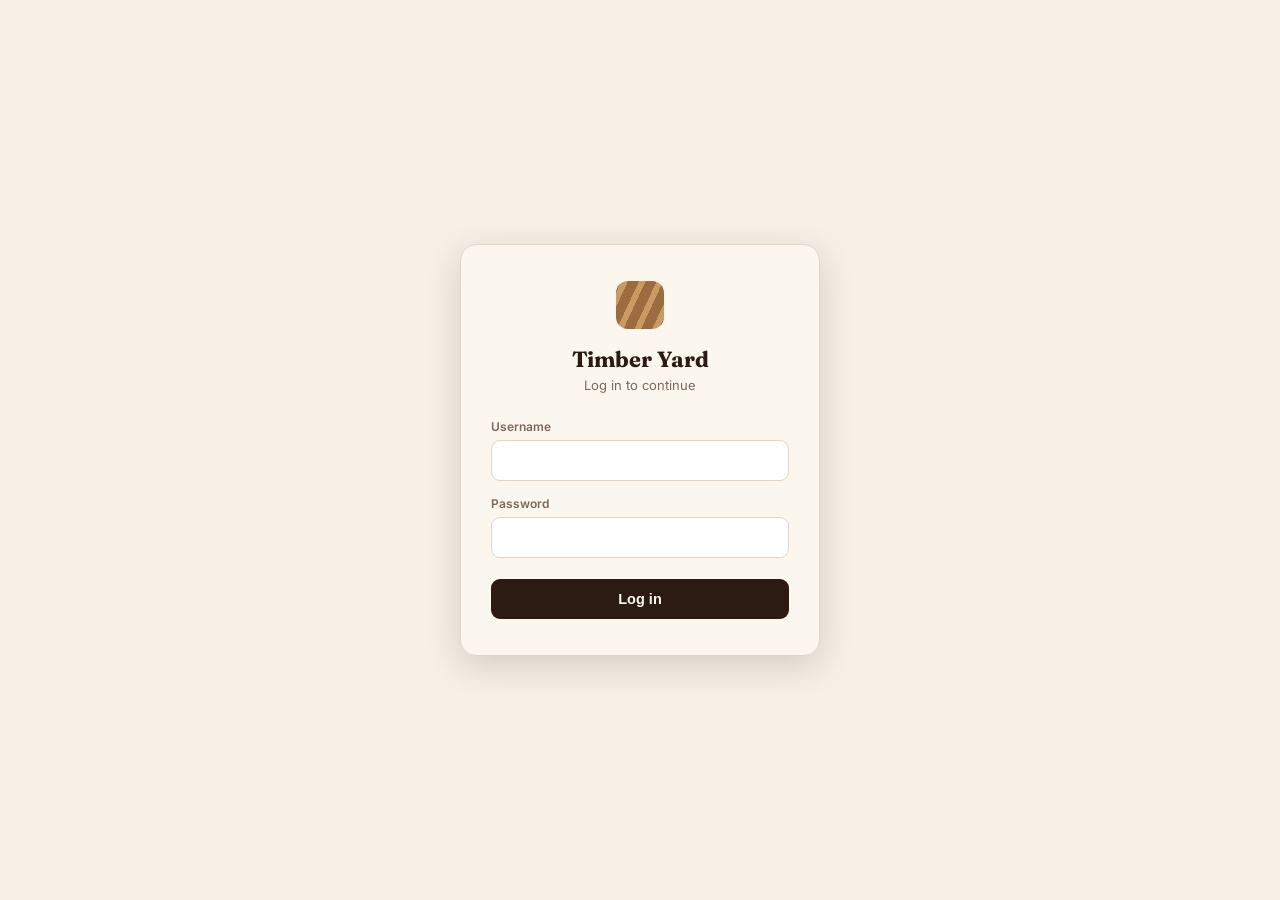
==== index.html @ bba48e4d "Add files via upload" ====
<!DOCTYPE html>
<html lang="en">
<head>
<meta charset="UTF-8"><meta name="viewport" content="width=device-width, initial-scale=1.0">
<title>Timber Yard — Log in</title>
<link href="https://fonts.googleapis.com/css2?family=Fraunces:opsz,wght@9..144,600;9..144,700&family=Inter:wght@400;500;600;700&display=swap" rel="stylesheet">
<style>
  :root{ --cream:#F6F0E6; --paper:#FBF7EF; --walnut:#2B1B12; --oak:#9C6B3E; --oak-light:#C99B63; --rust:#B5482C; --rust-pale:#F3E0D8; --line:#E3D6C1; --shadow:0 10px 34px rgba(43,27,18,0.16); }
  *{box-sizing:border-box;} body{margin:0;min-height:100vh;background:var(--cream);color:var(--walnut);font-family:'Inter',system-ui,sans-serif;display:flex;align-items:center;justify-content:center;padding:20px;}
  .card{background:var(--paper);border:1px solid var(--line);border-radius:16px;padding:36px 30px;max-width:360px;width:100%;box-shadow:var(--shadow);}
  .mark{width:48px;height:48px;border-radius:12px;margin:0 auto 16px;background:repeating-linear-gradient(115deg, var(--oak) 0 5px, var(--oak-light) 5px 11px, var(--oak) 11px 16px);}
  h1{font-family:'Fraunces',Georgia,serif;font-size:22px;margin:0 0 4px;text-align:center;}
  p.sub{color:#7C6A58;font-size:13px;text-align:center;margin:0 0 26px;}
  label{font-size:12px;font-weight:600;color:#7C6A58;display:block;margin-bottom:6px;}
  input{width:100%;padding:11px 12px;border:1.5px solid var(--line);border-radius:9px;font-size:14px;background:#fff;color:var(--walnut);font-family:inherit;}
  input:focus{outline:none;border-color:var(--oak);box-shadow:0 0 0 3px rgba(156,107,62,0.15);}
  .field{margin-bottom:15px;}
  button{width:100%;border:none;border-radius:9px;padding:12px;font-size:14.5px;font-weight:700;background:var(--walnut);color:var(--paper);cursor:pointer;margin-top:6px;}
  button:hover{background:#4A3626;}
  .err{background:var(--rust-pale);color:var(--rust);font-size:12.5px;padding:10px 12px;border-radius:8px;margin-bottom:14px;display:none;}
  .config-warning{background:var(--rust-pale);color:var(--rust);padding:14px;border-radius:10px;font-size:13px;line-height:1.5;}
</style>
</head>
<body>
<div class="card">
  <div class="mark"></div>
  <h1>Timber Yard</h1>
  <p class="sub">Log in to continue</p>
  <div id="body"></div>
</div>

<!-- ⚠ PASTE YOUR APPS SCRIPT WEB APP URL BELOW (same one used everywhere else) ⚠ -->
<script>const APPS_SCRIPT_URL = "PASTE_YOUR_WEB_APP_URL_HERE";</script>
<script>
async function apiPost(action, payload){
  const res = await fetch(APPS_SCRIPT_URL, { method:'POST', headers:{'Content-Type':'text/plain;charset=utf-8'}, body: JSON.stringify(Object.assign({action}, payload)) });
  return res.json();
}

function renderForm(){
  document.getElementById('body').innerHTML = `
    <div class="err" id="err"></div>
    <div class="field"><label>Username</label><input id="u" autocapitalize="off" autocomplete="username"></div>
    <div class="field"><label>Password</label><input id="p" type="password" autocomplete="current-password"></div>
    <button id="loginBtn">Log in</button>
  `;
  document.getElementById('loginBtn').onclick = doLogin;
  document.getElementById('p').addEventListener('keydown', e=>{ if(e.key==='Enter') doLogin(); });
}

async function doLogin(){
  if(!APPS_SCRIPT_URL || APPS_SCRIPT_URL.indexOf('PASTE_YOUR')===0){
    document.getElementById('body').innerHTML = `<div class="config-warning">Not connected yet. Paste your Apps Script Web App URL into APPS_SCRIPT_URL near the top of this file.</div>`;
    return;
  }
  const u = document.getElementById('u').value.trim();
  const p = document.getElementById('p').value;
  const errEl = document.getElementById('err');
  if(!u || !p){ errEl.textContent = 'Enter both username and password'; errEl.style.display='block'; return; }
  document.getElementById('loginBtn').textContent = 'Checking…';
  try{
    const result = await apiPost('login', { username:u, password:p });
    if(result.success){
      localStorage.setItem('tyd_session', JSON.stringify({ username:result.username, role:result.role, name:result.name, ts:Date.now() }));
      window.location.href = result.role === 'boss' ? '/boss.html' : '/employees.html';
    } else {
      errEl.textContent = result.error || 'Login failed';
      errEl.style.display = 'block';
      document.getElementById('loginBtn').textContent = 'Log in';
    }
  }catch(e){
    errEl.textContent = 'Could not reach the server. Check your connection.';
    errEl.style.display = 'block';
    document.getElementById('loginBtn').textContent = 'Log in';
  }
}

// If already logged in, skip straight to the right dashboard
const existing = localStorage.getItem('tyd_session');
if(existing){
  try{
    const s = JSON.parse(existing);
    window.location.href = s.role === 'boss' ? '/boss.html' : '/employees.html';
  }catch(e){ renderForm(); }
} else {
  renderForm();
}
</script>
</body>
</html>
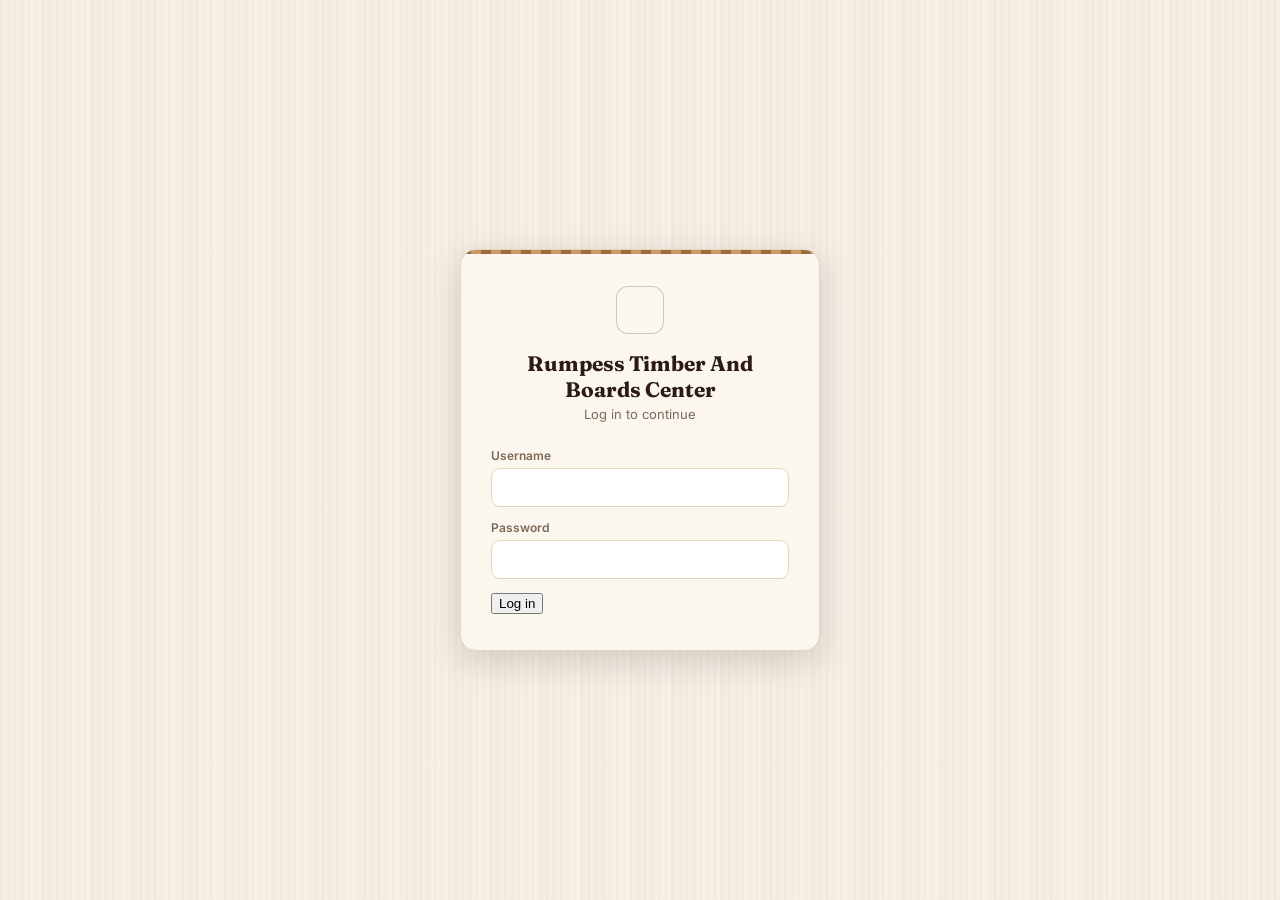
==== commit e8f86824: "Rename index (6).html to index.html" ====
--- a/index.html
+++ b/index.html
@@ -2,41 +2,35 @@
 <html lang="en">
 <head>
 <meta charset="UTF-8"><meta name="viewport" content="width=device-width, initial-scale=1.0">
-<title>Timber Yard — Log in</title>
-<link href="https://fonts.googleapis.com/css2?family=Fraunces:opsz,wght@9..144,600;9..144,700&family=Inter:wght@400;500;600;700&display=swap" rel="stylesheet">
+<title>Rumpess Timber And Boards Center — Log in</title>
+<link href="https://fonts.googleapis.com/css2?family=Fraunces:opsz,wght@9..144,600;9..144,700&family=Inter:wght@400;500;600;700&family=IBM+Plex+Mono:wght@400;500;600&display=swap" rel="stylesheet">
+<link rel="stylesheet" href="/assets/common.css">
 <style>
-  :root{ --cream:#F6F0E6; --paper:#FBF7EF; --walnut:#2B1B12; --oak:#9C6B3E; --oak-light:#C99B63; --rust:#B5482C; --rust-pale:#F3E0D8; --line:#E3D6C1; --shadow:0 10px 34px rgba(43,27,18,0.16); }
-  *{box-sizing:border-box;} body{margin:0;min-height:100vh;background:var(--cream);color:var(--walnut);font-family:'Inter',system-ui,sans-serif;display:flex;align-items:center;justify-content:center;padding:20px;}
-  .card{background:var(--paper);border:1px solid var(--line);border-radius:16px;padding:36px 30px;max-width:360px;width:100%;box-shadow:var(--shadow);}
-  .mark{width:48px;height:48px;border-radius:12px;margin:0 auto 16px;background:repeating-linear-gradient(115deg, var(--oak) 0 5px, var(--oak-light) 5px 11px, var(--oak) 11px 16px);}
-  h1{font-family:'Fraunces',Georgia,serif;font-size:22px;margin:0 0 4px;text-align:center;}
-  p.sub{color:#7C6A58;font-size:13px;text-align:center;margin:0 0 26px;}
-  label{font-size:12px;font-weight:600;color:#7C6A58;display:block;margin-bottom:6px;}
-  input{width:100%;padding:11px 12px;border:1.5px solid var(--line);border-radius:9px;font-size:14px;background:#fff;color:var(--walnut);font-family:inherit;}
-  input:focus{outline:none;border-color:var(--oak);box-shadow:0 0 0 3px rgba(156,107,62,0.15);}
-  .field{margin-bottom:15px;}
-  button{width:100%;border:none;border-radius:9px;padding:12px;font-size:14.5px;font-weight:700;background:var(--walnut);color:var(--paper);cursor:pointer;margin-top:6px;}
-  button:hover{background:#4A3626;}
+  body{min-height:100vh;display:flex;align-items:center;justify-content:center;padding:20px;}
+  .card{background:var(--paper);border:1px solid var(--line);border-radius:16px;padding:36px 30px;max-width:360px;width:100%;box-shadow:0 10px 34px rgba(43,27,18,0.16);position:relative;overflow:hidden;}
+  .card::before{content:'';position:absolute;top:0;left:0;right:0;height:4px;background:repeating-linear-gradient(90deg, var(--oak) 0 10px, var(--oak-light) 10px 20px);}
+  .mark{width:48px;height:48px;border-radius:12px;margin:0 auto 16px;box-shadow: inset 0 0 0 1px rgba(0,0,0,0.2), inset 0 1px 3px rgba(255,255,255,0.15);}
+  h1{font-size:21px;margin:0 0 4px;text-align:center;}
+  p.sub{color:var(--ink-light);font-size:13px;text-align:center;margin:0 0 26px;}
+  label{color:var(--ink-light);}
   .err{background:var(--rust-pale);color:var(--rust);font-size:12.5px;padding:10px 12px;border-radius:8px;margin-bottom:14px;display:none;}
-  .config-warning{background:var(--rust-pale);color:var(--rust);padding:14px;border-radius:10px;font-size:13px;line-height:1.5;}
 </style>
 </head>
 <body>
 <div class="card">
   <div class="mark"></div>
-  <h1>Timber Yard</h1>
+  <h1>Rumpess Timber And Boards Center</h1>
   <p class="sub">Log in to continue</p>
   <div id="body"></div>
 </div>
 
-<!-- ⚠ PASTE YOUR APPS SCRIPT WEB APP URL BELOW (same one used everywhere else) ⚠ -->
-<script>const APPS_SCRIPT_URL = "PASTE_YOUR_WEB_APP_URL_HERE";</script>
+<!-- ⚠ These must match the values in employees.html and boss.html ⚠ -->
 <script>
-async function apiPost(action, payload){
-  const res = await fetch(APPS_SCRIPT_URL, { method:'POST', headers:{'Content-Type':'text/plain;charset=utf-8'}, body: JSON.stringify(Object.assign({action}, payload)) });
-  return res.json();
-}
-
+  const APPS_SCRIPT_URL = "https://script.google.com/macros/s/AKfycbzsZQhhsj6go5hIlQi3NnUaydFvPSk-88RhfVyaqcPB-XYckf-qhb3VOeAEZxOqkp73/exec";
+  const APP_SECRET = "2db87f27ad0374b16826bd9f20f3b7af";
+</script>
+<script src="/assets/common.js"></script>
+<script>
 function renderForm(){
   document.getElementById('body').innerHTML = `
     <div class="err" id="err"></div>
@@ -49,8 +43,8 @@
 }
 
 async function doLogin(){
-  if(!APPS_SCRIPT_URL || APPS_SCRIPT_URL.indexOf('PASTE_YOUR')===0){
-    document.getElementById('body').innerHTML = `<div class="config-warning">Not connected yet. Paste your Apps Script Web App URL into APPS_SCRIPT_URL near the top of this file.</div>`;
+  if(!isConfigured()){
+    document.getElementById('body').innerHTML = `<div class="config-warning">Not connected yet. Paste your Apps Script Web App URL and APP_SECRET near the top of this file.</div>`;
     return;
   }
   const u = document.getElementById('u').value.trim();
@@ -75,13 +69,9 @@
   }
 }
 
-// If already logged in, skip straight to the right dashboard
-const existing = localStorage.getItem('tyd_session');
+const existing = getSession();
 if(existing){
-  try{
-    const s = JSON.parse(existing);
-    window.location.href = s.role === 'boss' ? '/boss.html' : '/employees.html';
-  }catch(e){ renderForm(); }
+  window.location.href = existing.role === 'boss' ? '/boss.html' : '/employees.html';
 } else {
   renderForm();
 }
--- a/assets/common.css
+++ b/assets/common.css
@@ -0,0 +1,129 @@
+/* ============================================================
+   Rumpess Timber And Boards Center — shared design system
+   Used by index.html, employees.html, boss.html
+   ============================================================ */
+
+:root{
+  --cream:#F6F0E6; --paper:#FBF7EF; --walnut:#2B1B12; --walnut-soft:#4A3626;
+  --oak:#9C6B3E; --oak-light:#C99B63; --oak-pale:#EAD9BE;
+  --forest:#43604B; --forest-pale:#E1EAE0;
+  --rust:#B5482C; --rust-pale:#F3E0D8;
+  --ink-light:#7C6A58; --line:#E3D6C1;
+  --shadow:0 3px 14px rgba(43,27,18,0.09); --radius:12px;
+}
+*{box-sizing:border-box;}
+body{
+  margin:0; color:var(--walnut); font-family:'Inter',system-ui,sans-serif;
+  /* subtle wood-grain texture behind everything */
+  background-color:var(--cream);
+  background-image:
+    repeating-linear-gradient(90deg, rgba(156,107,62,0.035) 0px, rgba(156,107,62,0.035) 2px, transparent 2px, transparent 7px),
+    repeating-linear-gradient(90deg, rgba(74,54,38,0.02) 0px, transparent 40px, rgba(74,54,38,0.02) 41px, transparent 90px);
+}
+h1,h2,h3{font-family:'Fraunces',Georgia,serif;}
+.mono{font-family:'IBM Plex Mono',monospace;}
+
+/* Header */
+header{
+  background:linear-gradient(135deg,var(--walnut),#3a2415);
+  background-image:
+    linear-gradient(135deg,var(--walnut),#3a2415),
+    repeating-linear-gradient(100deg, rgba(255,255,255,0.02) 0px, rgba(255,255,255,0.02) 3px, transparent 3px, transparent 14px);
+  color:var(--oak-pale); padding:16px 20px; display:flex; align-items:center; justify-content:space-between;
+  flex-wrap:wrap; gap:10px; position:sticky; top:0; z-index:10; box-shadow:0 2px 12px rgba(0,0,0,0.15);
+}
+header .brandrow{display:flex;align-items:center;gap:10px;}
+header .mark{
+  width:32px;height:32px;border-radius:8px;flex-shrink:0;
+  background:
+    repeating-linear-gradient(115deg, var(--oak) 0 4px, var(--oak-light) 4px 8px, var(--oak) 8px 12px);
+  box-shadow: inset 0 0 0 1px rgba(0,0,0,0.25), inset 0 1px 2px rgba(255,255,255,0.15);
+}
+header .name{font-family:'Fraunces',serif;font-size:17px;color:#fff;font-weight:700;line-height:1.2;}
+header .tag{font-size:10px;letter-spacing:.07em;text-transform:uppercase;color:var(--oak-light);}
+.headerbtns{display:flex;gap:8px;flex-wrap:wrap;}
+
+/* Tabs */
+.tabs{display:flex;gap:6px;flex-wrap:wrap;}
+.tab{padding:9px 15px;border-radius:9px;font-size:13px;font-weight:600;background:var(--paper);color:var(--ink-light);border:1px solid var(--line);cursor:pointer;transition:.15s;}
+.tab:hover{background:var(--oak-pale);}
+.tab.active{background:var(--walnut);color:#fff;border-color:var(--walnut);}
+
+/* Cards */
+.cards{display:grid;grid-template-columns:repeat(4,1fr);gap:14px;margin-bottom:24px;}
+@media (max-width:800px){.cards{grid-template-columns:repeat(2,1fr);}}
+.card{background:var(--paper);border:1px solid var(--line);border-left:4px solid var(--oak);border-radius:var(--radius);padding:16px;box-shadow:var(--shadow);}
+.card.alert{border-left-color:var(--rust);}
+.card .label{font-size:10.5px;text-transform:uppercase;letter-spacing:.05em;color:var(--ink-light);font-weight:700;margin-bottom:6px;}
+.card .value{font-size:24px;font-weight:700;font-family:'IBM Plex Mono',monospace;}
+.value.rust{color:var(--rust);} .value.forest{color:var(--forest);}
+
+/* Panels */
+.panel{
+  background:var(--paper); border:1px solid var(--line); border-radius:var(--radius);
+  padding:20px; margin-bottom:16px; box-shadow:var(--shadow); position:relative; overflow:hidden;
+}
+.panel::before{
+  content:''; position:absolute; top:0; left:0; right:0; height:3px;
+  background:repeating-linear-gradient(90deg, var(--oak) 0 10px, var(--oak-light) 10px 20px);
+  opacity:0.5;
+}
+.panel h3{margin:0 0 14px;font-size:16px;display:flex;align-items:center;gap:8px;}
+
+/* Forms */
+label{font-size:12px;font-weight:600;color:var(--ink-light);display:block;margin-bottom:5px;}
+input,select{
+  width:100%;padding:10px 11px;border:1.5px solid var(--line);border-radius:9px;font-size:14px;
+  background:#fff;color:var(--walnut);font-family:inherit;transition:.15s;
+}
+input:focus,select:focus{outline:none;border-color:var(--oak);box-shadow:0 0 0 3px rgba(156,107,62,0.15);}
+.field{margin-bottom:13px;} .row2{display:grid;grid-template-columns:1fr 1fr;gap:10px;}
+.hint{font-size:12px;color:var(--ink-light);margin-top:-2px;margin-bottom:12px;}
+
+/* Buttons */
+button.btn,.btn{
+  border:none;border-radius:9px;padding:11px 16px;font-size:14px;font-weight:700;
+  background:var(--walnut);color:var(--paper);cursor:pointer;transition:.15s;display:inline-flex;align-items:center;gap:6px;
+}
+button.btn:hover,.btn:hover{background:var(--walnut-soft);}
+.btn.secondary{background:#fff;color:var(--walnut);border:1.5px solid var(--line);}
+.btn.secondary:hover{background:var(--oak-pale);}
+.btn.forest,.btn.primary{background:var(--forest);color:#fff;}
+.btn.forest:hover,.btn.primary:hover{background:#385a41;}
+.btn.sm{padding:7px 13px;font-size:12.5px;}
+.btn.full{width:100%;}
+
+/* Tables */
+table{width:100%;border-collapse:collapse;font-size:13px;}
+th{text-align:left;font-size:10.5px;color:var(--ink-light);text-transform:uppercase;letter-spacing:.03em;padding:8px 7px;border-bottom:2px solid var(--line);font-weight:700;}
+td{padding:9px 7px;border-bottom:1px solid var(--line);}
+.num{font-family:'IBM Plex Mono',monospace;}
+
+/* Badges */
+.badge{display:inline-block;padding:3px 10px;border-radius:20px;font-size:10.5px;font-weight:700;letter-spacing:.02em;}
+.badge.paid{background:var(--forest-pale);color:var(--forest);}
+.badge.partial{background:#FCEFD9;color:#96631A;}
+.badge.unpaid,.badge.low{background:var(--rust-pale);color:var(--rust);}
+.lowrow{background:var(--rust-pale);}
+.empty{text-align:center;color:var(--ink-light);padding:26px;font-size:13.5px;}
+
+/* Line item rows (sale/quote builder) */
+.lineitem{display:grid;grid-template-columns:2fr 70px 80px 26px;gap:7px;align-items:end;margin-bottom:9px;}
+.lineitem .rm{background:none;border:none;color:var(--rust);font-size:18px;cursor:pointer;}
+.totalsbox{margin-top:16px;padding-top:14px;border-top:1px dashed var(--line);}
+
+/* Toast */
+.toast{
+  position:fixed;bottom:20px;left:50%;transform:translateX(-50%);background:var(--walnut);color:var(--paper);
+  padding:12px 20px;border-radius:9px;font-size:13.5px;box-shadow:var(--shadow);opacity:0;transition:.25s;
+  z-index:200;white-space:nowrap;
+}
+.toast.show{opacity:1;}
+
+/* Modal */
+.overlay{position:fixed;inset:0;background:rgba(43,27,18,0.55);display:flex;align-items:center;justify-content:center;z-index:100;padding:20px;}
+.modal{background:var(--paper);border-radius:var(--radius);padding:26px;width:100%;max-width:420px;box-shadow:0 20px 60px rgba(0,0,0,.35);}
+.modal h3{margin-top:0;}
+
+.config-warning{background:var(--rust-pale);color:var(--rust);padding:16px;border-radius:var(--radius);margin:20px;font-size:13.5px;line-height:1.5;}
+.updated{font-size:12px;color:var(--ink-light);}
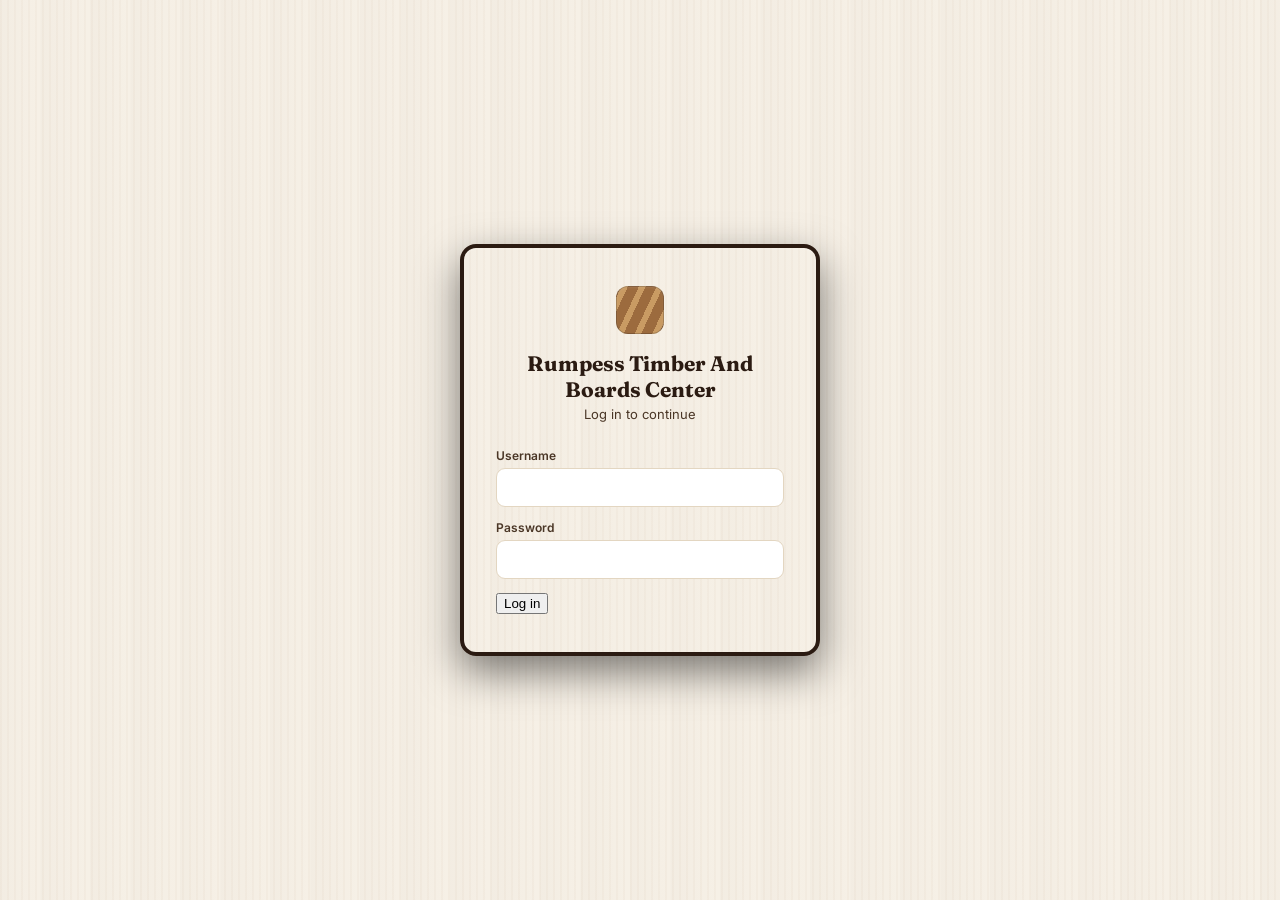
==== commit c815e2ec: "Rename index (7).html to index.html" ====
--- a/index.html
+++ b/index.html
@@ -7,12 +7,23 @@
 <link rel="stylesheet" href="/assets/common.css">
 <style>
   body{min-height:100vh;display:flex;align-items:center;justify-content:center;padding:20px;}
-  .card{background:var(--paper);border:1px solid var(--line);border-radius:16px;padding:36px 30px;max-width:360px;width:100%;box-shadow:0 10px 34px rgba(43,27,18,0.16);position:relative;overflow:hidden;}
-  .card::before{content:'';position:absolute;top:0;left:0;right:0;height:4px;background:repeating-linear-gradient(90deg, var(--oak) 0 10px, var(--oak-light) 10px 20px);}
-  .mark{width:48px;height:48px;border-radius:12px;margin:0 auto 16px;box-shadow: inset 0 0 0 1px rgba(0,0,0,0.2), inset 0 1px 3px rgba(255,255,255,0.15);}
-  h1{font-size:21px;margin:0 0 4px;text-align:center;}
-  p.sub{color:var(--ink-light);font-size:13px;text-align:center;margin:0 0 26px;}
-  label{color:var(--ink-light);}
+  .card{
+    position:relative;
+    background-color:var(--plank);
+    background-image:
+      repeating-linear-gradient(90deg, rgba(255,255,255,0.08) 0 1px, transparent 1px 6px, rgba(74,54,38,0.06) 6px 7px, transparent 7px 14px),
+      radial-gradient(circle at 18px 18px, var(--rivet) 0 3px, var(--rivet-light) 3px 4.5px, transparent 4.5px),
+      radial-gradient(circle at calc(100% - 18px) 18px, var(--rivet) 0 3px, var(--rivet-light) 3px 4.5px, transparent 4.5px),
+      radial-gradient(circle at 18px calc(100% - 18px), var(--rivet) 0 3px, var(--rivet-light) 3px 4.5px, transparent 4.5px),
+      radial-gradient(circle at calc(100% - 18px) calc(100% - 18px), var(--rivet) 0 3px, var(--rivet-light) 3px 4.5px, transparent 4.5px);
+    border:4px solid var(--walnut); border-radius:16px; padding:38px 32px; max-width:360px; width:100%;
+    box-shadow:0 16px 40px rgba(0,0,0,0.5), inset 0 2px 0 rgba(255,255,255,0.12);
+  }
+  .mark{width:48px;height:48px;border-radius:12px;margin:0 auto 16px;box-shadow: inset 0 0 0 1px rgba(0,0,0,0.2), inset 0 1px 3px rgba(255,255,255,0.15);
+    background: repeating-linear-gradient(115deg, var(--oak) 0 5px, var(--oak-light) 5px 11px, var(--oak) 11px 16px);}
+  h1{font-size:21px;margin:0 0 4px;text-align:center;color:var(--walnut);}
+  p.sub{color:var(--walnut-soft);font-size:13px;text-align:center;margin:0 0 26px;}
+  label{color:var(--walnut-soft);}
   .err{background:var(--rust-pale);color:var(--rust);font-size:12.5px;padding:10px 12px;border-radius:8px;margin-bottom:14px;display:none;}
 </style>
 </head>
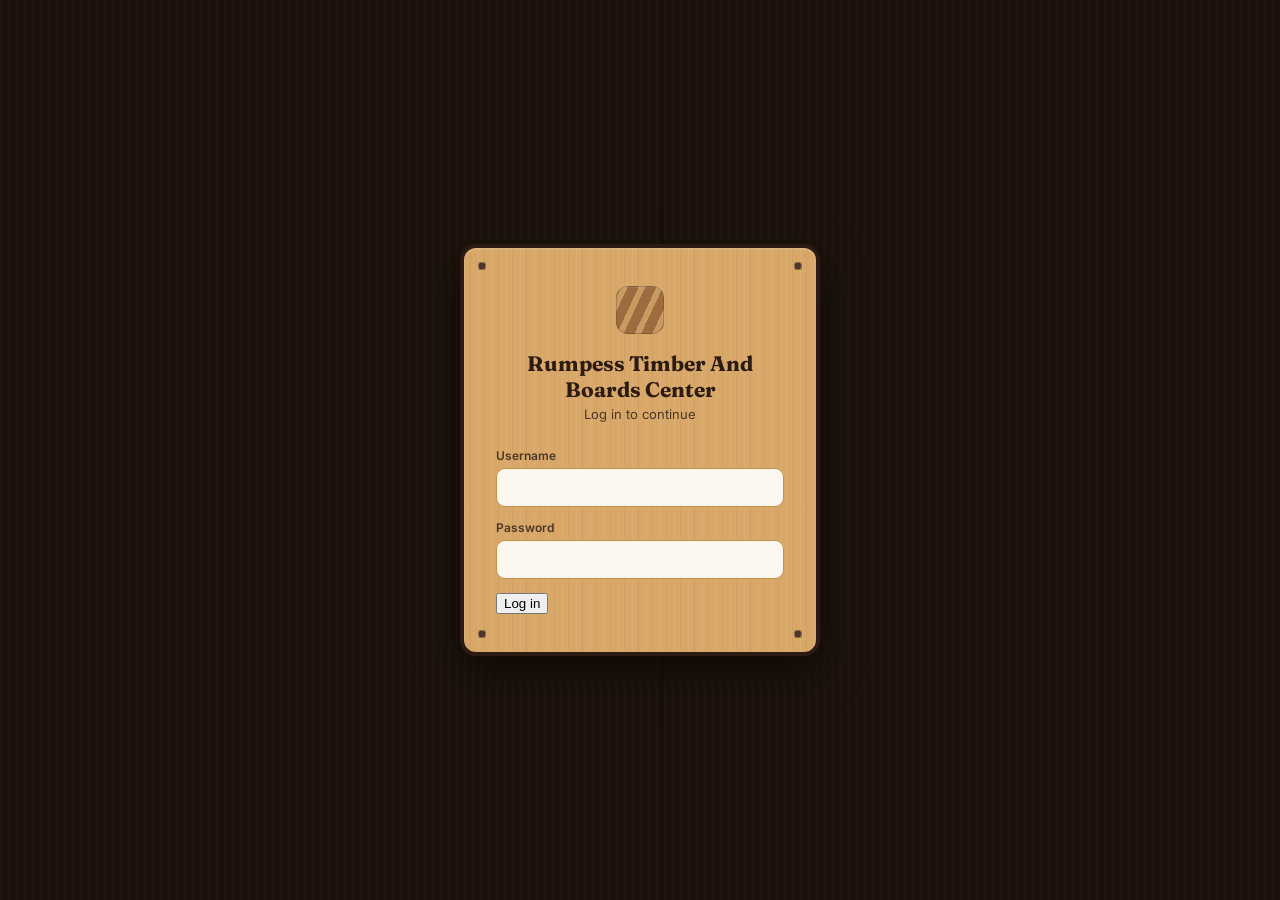
==== commit 4bd5d76b: "Rename index (9).html to index.html" ====
--- a/index.html
+++ b/index.html
@@ -4,7 +4,7 @@
 <meta charset="UTF-8"><meta name="viewport" content="width=device-width, initial-scale=1.0">
 <title>Rumpess Timber And Boards Center — Log in</title>
 <link href="https://fonts.googleapis.com/css2?family=Fraunces:opsz,wght@9..144,600;9..144,700&family=Inter:wght@400;500;600;700&family=IBM+Plex+Mono:wght@400;500;600&display=swap" rel="stylesheet">
-<link rel="stylesheet" href="/assets/common.css">
+<link rel="stylesheet" href="/assets/common.css?v=3">
 <style>
   body{min-height:100vh;display:flex;align-items:center;justify-content:center;padding:20px;}
   .card{
@@ -40,7 +40,7 @@
   const APPS_SCRIPT_URL = "https://script.google.com/macros/s/AKfycbzsZQhhsj6go5hIlQi3NnUaydFvPSk-88RhfVyaqcPB-XYckf-qhb3VOeAEZxOqkp73/exec";
   const APP_SECRET = "2db87f27ad0374b16826bd9f20f3b7af";
 </script>
-<script src="/assets/common.js"></script>
+<script src="/assets/common.js?v=3"></script>
 <script>
 function renderForm(){
   document.getElementById('body').innerHTML = `
--- a/assets/common.css
+++ b/assets/common.css
@@ -8,17 +8,19 @@
   --oak:#9C6B3E; --oak-light:#C99B63; --oak-pale:#EAD9BE;
   --forest:#43604B; --forest-pale:#E1EAE0;
   --rust:#B5482C; --rust-pale:#F3E0D8;
-  --ink-light:#7C6A58; --line:#E3D6C1;
-  --shadow:0 3px 14px rgba(43,27,18,0.09); --radius:12px;
+  --ink-light:#7C6A58; --line:rgba(43,27,18,0.16);
+  --shadow:0 10px 22px rgba(0,0,0,0.35); --radius:14px;
+  --plank:#D9A868; --plank-dark:#C4924F; --rivet:#4A3626; --rivet-light:#8a6a48;
 }
 *{box-sizing:border-box;}
 body{
   margin:0; color:var(--walnut); font-family:'Inter',system-ui,sans-serif;
-  /* subtle wood-grain texture behind everything */
-  background-color:var(--cream);
+  /* dark workshop backdrop so the wood signboards pop */
+  background-color:#1C120B;
   background-image:
-    repeating-linear-gradient(90deg, rgba(156,107,62,0.035) 0px, rgba(156,107,62,0.035) 2px, transparent 2px, transparent 7px),
-    repeating-linear-gradient(90deg, rgba(74,54,38,0.02) 0px, transparent 40px, rgba(74,54,38,0.02) 41px, transparent 90px);
+    repeating-linear-gradient(90deg, rgba(255,255,255,0.02) 0 1px, transparent 1px 8px),
+    repeating-linear-gradient(90deg, #1C120B 0 220px, #170F09 220px 224px, #1C120B 224px 440px);
+  background-attachment: fixed;
 }
 h1,h2,h3{font-family:'Fraunces',Georgia,serif;}
 .mono{font-family:'IBM Plex Mono',monospace;}
@@ -30,7 +32,8 @@
     linear-gradient(135deg,var(--walnut),#3a2415),
     repeating-linear-gradient(100deg, rgba(255,255,255,0.02) 0px, rgba(255,255,255,0.02) 3px, transparent 3px, transparent 14px);
   color:var(--oak-pale); padding:16px 20px; display:flex; align-items:center; justify-content:space-between;
-  flex-wrap:wrap; gap:10px; position:sticky; top:0; z-index:10; box-shadow:0 2px 12px rgba(0,0,0,0.15);
+  flex-wrap:wrap; gap:10px; position:sticky; top:0; z-index:10; box-shadow:0 4px 16px rgba(0,0,0,0.45);
+  border-bottom: 3px solid #1a100a;
 }
 header .brandrow{display:flex;align-items:center;gap:10px;}
 header .mark{
@@ -45,58 +48,78 @@
 
 /* Tabs */
 .tabs{display:flex;gap:6px;flex-wrap:wrap;}
-.tab{padding:9px 15px;border-radius:9px;font-size:13px;font-weight:600;background:var(--paper);color:var(--ink-light);border:1px solid var(--line);cursor:pointer;transition:.15s;}
-.tab:hover{background:var(--oak-pale);}
-.tab.active{background:var(--walnut);color:#fff;border-color:var(--walnut);}
+.tab{padding:9px 15px;border-radius:9px;font-size:13px;font-weight:600;background:var(--oak-pale);color:var(--walnut-soft);border:1.5px solid var(--plank-dark);cursor:pointer;transition:.15s;}
+.tab:hover{background:#F3E3C8;}
+.tab.active{
+  background-color:var(--walnut);
+  background-image: repeating-linear-gradient(100deg, rgba(255,255,255,0.05) 0 2px, transparent 2px 8px);
+  color:#fff;border-color:#1a100a;
+}
 
 /* Cards */
 .cards{display:grid;grid-template-columns:repeat(4,1fr);gap:14px;margin-bottom:24px;}
 @media (max-width:800px){.cards{grid-template-columns:repeat(2,1fr);}}
-.card{background:var(--paper);border:1px solid var(--line);border-left:4px solid var(--oak);border-radius:var(--radius);padding:16px;box-shadow:var(--shadow);}
-.card.alert{border-left-color:var(--rust);}
-.card .label{font-size:10.5px;text-transform:uppercase;letter-spacing:.05em;color:var(--ink-light);font-weight:700;margin-bottom:6px;}
-.card .value{font-size:24px;font-weight:700;font-family:'IBM Plex Mono',monospace;}
-.value.rust{color:var(--rust);} .value.forest{color:var(--forest);}
+.card{
+  position:relative;
+  background-color:var(--plank);
+  background-image:
+    repeating-linear-gradient(90deg, rgba(255,255,255,0.08) 0 1px, transparent 1px 6px, rgba(74,54,38,0.06) 6px 7px, transparent 7px 13px),
+    radial-gradient(circle at 10px 10px, var(--rivet) 0 2.5px, var(--rivet-light) 2.5px 3.5px, transparent 3.5px),
+    radial-gradient(circle at calc(100% - 10px) 10px, var(--rivet) 0 2.5px, var(--rivet-light) 2.5px 3.5px, transparent 3.5px);
+  border:3px solid var(--walnut); border-radius:var(--radius); padding:16px 16px 16px 20px;
+  box-shadow: var(--shadow), inset 0 1px 0 rgba(255,255,255,0.15);
+}
+.card.alert{border-color:var(--rust);}
+.card .label{font-size:10.5px;text-transform:uppercase;letter-spacing:.05em;color:var(--walnut-soft);font-weight:700;margin-bottom:6px;}
+.card .value{font-size:24px;font-weight:700;font-family:'IBM Plex Mono',monospace;color:var(--walnut);}
+.value.rust{color:var(--rust);} .value.forest{color:#2f4a37;}
 
-/* Panels */
+/* Panels — the main wood signboard look */
 .panel{
-  background:var(--paper); border:1px solid var(--line); border-radius:var(--radius);
-  padding:20px; margin-bottom:16px; box-shadow:var(--shadow); position:relative; overflow:hidden;
+  position:relative;
+  background-color:var(--plank);
+  background-image:
+    repeating-linear-gradient(90deg, rgba(255,255,255,0.07) 0 1px, transparent 1px 6px, rgba(74,54,38,0.06) 6px 7px, transparent 7px 14px),
+    repeating-linear-gradient(90deg, transparent 0 150px, rgba(74,54,38,0.08) 150px 153px, transparent 153px 300px),
+    radial-gradient(circle at 16px 16px, var(--rivet) 0 3px, var(--rivet-light) 3px 4.5px, transparent 4.5px),
+    radial-gradient(circle at calc(100% - 16px) 16px, var(--rivet) 0 3px, var(--rivet-light) 3px 4.5px, transparent 4.5px),
+    radial-gradient(circle at 16px calc(100% - 16px), var(--rivet) 0 3px, var(--rivet-light) 3px 4.5px, transparent 4.5px),
+    radial-gradient(circle at calc(100% - 16px) calc(100% - 16px), var(--rivet) 0 3px, var(--rivet-light) 3px 4.5px, transparent 4.5px);
+  border:4px solid var(--walnut); border-radius:var(--radius);
+  padding:22px 26px; margin-bottom:18px; box-shadow: var(--shadow), inset 0 2px 0 rgba(255,255,255,0.12);
 }
-.panel::before{
-  content:''; position:absolute; top:0; left:0; right:0; height:3px;
-  background:repeating-linear-gradient(90deg, var(--oak) 0 10px, var(--oak-light) 10px 20px);
-  opacity:0.5;
-}
-.panel h3{margin:0 0 14px;font-size:16px;display:flex;align-items:center;gap:8px;}
+.panel h3{margin:0 0 14px;font-size:16px;display:flex;align-items:center;gap:8px;color:var(--walnut);}
 
 /* Forms */
-label{font-size:12px;font-weight:600;color:var(--ink-light);display:block;margin-bottom:5px;}
+label{font-size:12px;font-weight:600;color:var(--walnut-soft);display:block;margin-bottom:5px;}
 input,select{
-  width:100%;padding:10px 11px;border:1.5px solid var(--line);border-radius:9px;font-size:14px;
-  background:#fff;color:var(--walnut);font-family:inherit;transition:.15s;
+  width:100%;padding:10px 11px;border:1.5px solid var(--plank-dark);border-radius:9px;font-size:14px;
+  background:var(--paper);color:var(--walnut);font-family:inherit;transition:.15s;
 }
-input:focus,select:focus{outline:none;border-color:var(--oak);box-shadow:0 0 0 3px rgba(156,107,62,0.15);}
+input:focus,select:focus{outline:none;border-color:var(--oak);box-shadow:0 0 0 3px rgba(156,107,62,0.25);}
 .field{margin-bottom:13px;} .row2{display:grid;grid-template-columns:1fr 1fr;gap:10px;}
-.hint{font-size:12px;color:var(--ink-light);margin-top:-2px;margin-bottom:12px;}
+.hint{font-size:12px;color:var(--walnut-soft);margin-top:-2px;margin-bottom:12px;}
 
 /* Buttons */
 button.btn,.btn{
-  border:none;border-radius:9px;padding:11px 16px;font-size:14px;font-weight:700;
-  background:var(--walnut);color:var(--paper);cursor:pointer;transition:.15s;display:inline-flex;align-items:center;gap:6px;
+  border:2px solid #1a100a;border-radius:9px;padding:11px 16px;font-size:14px;font-weight:700;
+  color:var(--paper);cursor:pointer;transition:.15s;display:inline-flex;align-items:center;gap:6px;
+  background-color:var(--walnut);
+  background-image: repeating-linear-gradient(100deg, rgba(255,255,255,0.06) 0 2px, transparent 2px 8px);
+  box-shadow: inset 0 1px 0 rgba(255,255,255,0.1), 0 3px 6px rgba(0,0,0,0.35);
 }
-button.btn:hover,.btn:hover{background:var(--walnut-soft);}
-.btn.secondary{background:#fff;color:var(--walnut);border:1.5px solid var(--line);}
-.btn.secondary:hover{background:var(--oak-pale);}
-.btn.forest,.btn.primary{background:var(--forest);color:#fff;}
-.btn.forest:hover,.btn.primary:hover{background:#385a41;}
+button.btn:hover,.btn:hover{background-color:var(--walnut-soft);}
+.btn.secondary{background-color:var(--paper);background-image:none;color:var(--walnut);border:1.5px solid var(--plank-dark);box-shadow:none;}
+.btn.secondary:hover{background-color:var(--oak-pale);}
+.btn.forest,.btn.primary{background-color:var(--forest);}
+.btn.forest:hover,.btn.primary:hover{background-color:#385a41;}
 .btn.sm{padding:7px 13px;font-size:12.5px;}
 .btn.full{width:100%;}
 
 /* Tables */
 table{width:100%;border-collapse:collapse;font-size:13px;}
-th{text-align:left;font-size:10.5px;color:var(--ink-light);text-transform:uppercase;letter-spacing:.03em;padding:8px 7px;border-bottom:2px solid var(--line);font-weight:700;}
-td{padding:9px 7px;border-bottom:1px solid var(--line);}
+th{text-align:left;font-size:10.5px;color:var(--walnut-soft);text-transform:uppercase;letter-spacing:.03em;padding:8px 7px;border-bottom:2px solid rgba(43,27,18,0.3);font-weight:700;}
+td{padding:9px 7px;border-bottom:1px solid rgba(43,27,18,0.15);}
 .num{font-family:'IBM Plex Mono',monospace;}
 
 /* Badges */
@@ -104,26 +127,31 @@
 .badge.paid{background:var(--forest-pale);color:var(--forest);}
 .badge.partial{background:#FCEFD9;color:#96631A;}
 .badge.unpaid,.badge.low{background:var(--rust-pale);color:var(--rust);}
-.lowrow{background:var(--rust-pale);}
-.empty{text-align:center;color:var(--ink-light);padding:26px;font-size:13.5px;}
+.lowrow{background:rgba(181,72,44,0.18);}
+.empty{text-align:center;color:var(--walnut-soft);padding:26px;font-size:13.5px;}
 
 /* Line item rows (sale/quote builder) */
 .lineitem{display:grid;grid-template-columns:2fr 70px 80px 26px;gap:7px;align-items:end;margin-bottom:9px;}
 .lineitem .rm{background:none;border:none;color:var(--rust);font-size:18px;cursor:pointer;}
-.totalsbox{margin-top:16px;padding-top:14px;border-top:1px dashed var(--line);}
+.totalsbox{margin-top:16px;padding-top:14px;border-top:2px dashed var(--plank-dark);}
 
 /* Toast */
 .toast{
   position:fixed;bottom:20px;left:50%;transform:translateX(-50%);background:var(--walnut);color:var(--paper);
   padding:12px 20px;border-radius:9px;font-size:13.5px;box-shadow:var(--shadow);opacity:0;transition:.25s;
-  z-index:200;white-space:nowrap;
+  z-index:200;white-space:nowrap;border:2px solid #1a100a;
 }
 .toast.show{opacity:1;}
 
 /* Modal */
-.overlay{position:fixed;inset:0;background:rgba(43,27,18,0.55);display:flex;align-items:center;justify-content:center;z-index:100;padding:20px;}
-.modal{background:var(--paper);border-radius:var(--radius);padding:26px;width:100%;max-width:420px;box-shadow:0 20px 60px rgba(0,0,0,.35);}
-.modal h3{margin-top:0;}
+.overlay{position:fixed;inset:0;background:rgba(0,0,0,0.65);display:flex;align-items:center;justify-content:center;z-index:100;padding:20px;}
+.modal{
+  background-color:var(--plank);
+  background-image: repeating-linear-gradient(90deg, rgba(255,255,255,0.07) 0 1px, transparent 1px 6px, rgba(74,54,38,0.06) 6px 7px, transparent 7px 14px);
+  border:4px solid var(--walnut); border-radius:var(--radius);
+  padding:26px;width:100%;max-width:420px;box-shadow:0 20px 60px rgba(0,0,0,.55);
+}
+.modal h3{margin-top:0;color:var(--walnut);}
 
 .config-warning{background:var(--rust-pale);color:var(--rust);padding:16px;border-radius:var(--radius);margin:20px;font-size:13.5px;line-height:1.5;}
-.updated{font-size:12px;color:var(--ink-light);}
+.updated{font-size:12px;color:var(--oak-pale);}
